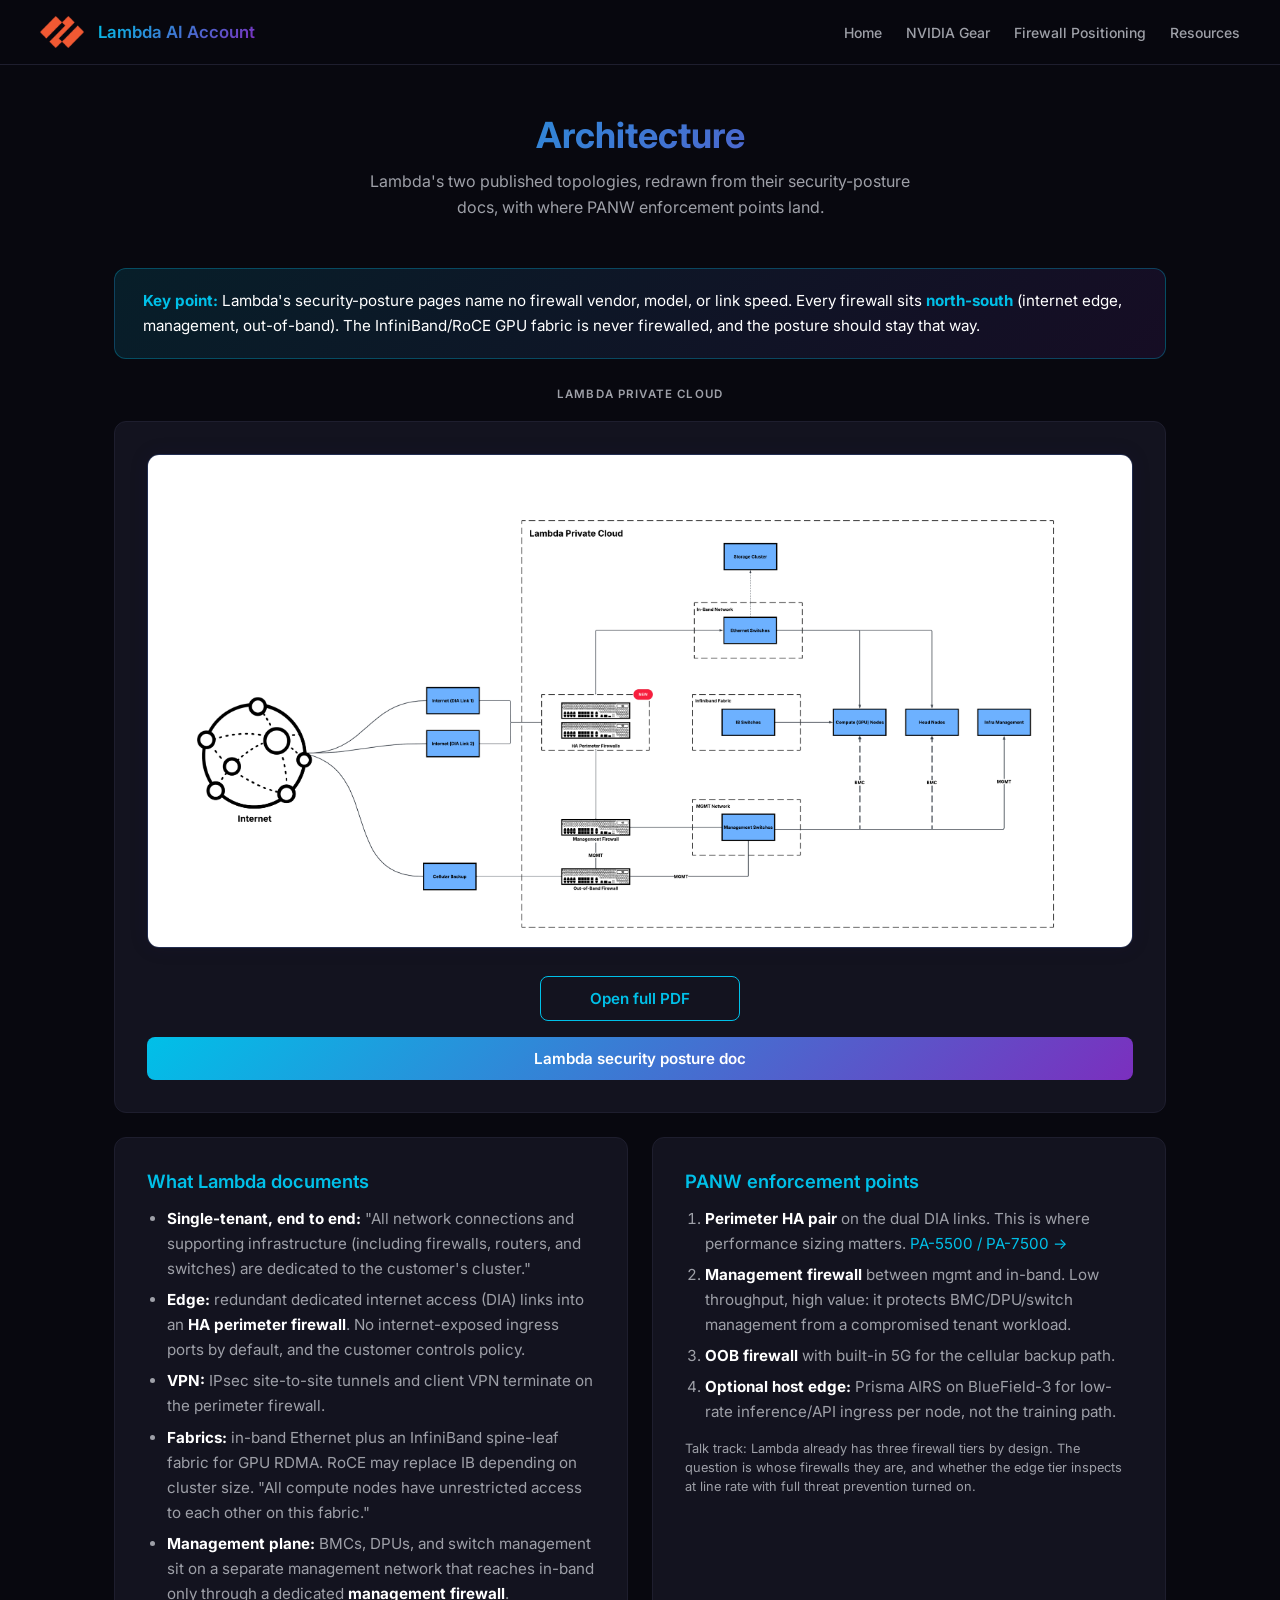
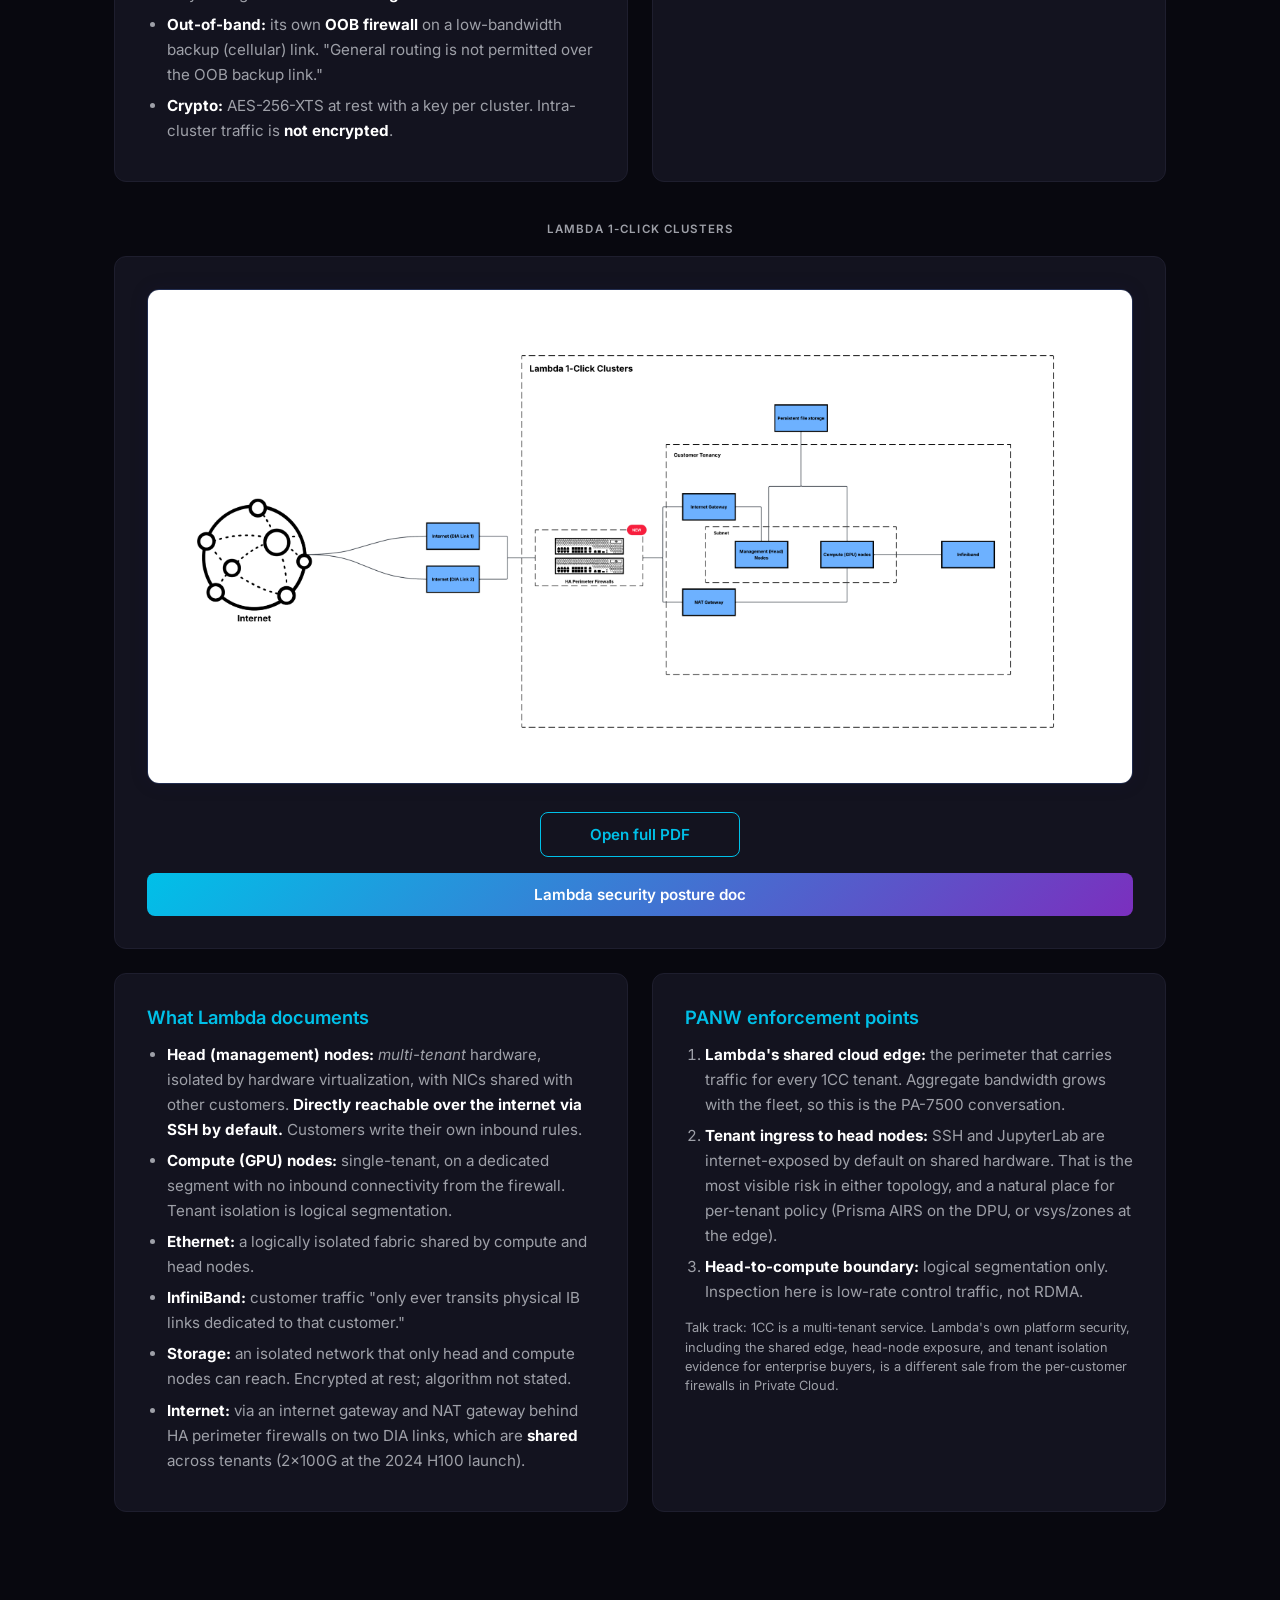
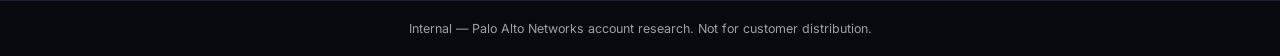
==== site/architecture.html @ 353a0f67 "Lambda AI account research site, corpus, and GitHub Pages deploy Static site (site/) styled from ai_" ====
<!DOCTYPE html>
<html lang="en">
<head>
  <meta charset="UTF-8" />
  <meta name="viewport" content="width=device-width, initial-scale=1.0" />
  <title>Lambda AI Account — Architecture</title>
  <link rel="icon" type="image/png" href="assets/images/PAN-Color.png" />
  <link rel="stylesheet" href="assets/css/styles.css?v=1" />
</head>
<body>
  <nav>
    <img src="assets/images/PAN-Color.png" alt="Palo Alto Networks" class="logo" />
    <a class="site-title" href="index.html">Lambda AI Account</a>
    <div class="nav-links">
      <a href="index.html">Home</a>
      <a href="nvidia-gear.html">NVIDIA Gear</a>
      <a href="positioning.html">Firewall Positioning</a>
      <a href="resources.html">Resources</a>
    </div>
  </nav>

  <main>
    <div class="page-header">
      <h1>Architecture</h1>
      <p>Lambda's two published topologies, redrawn from their security-posture docs, with where PANW enforcement points land.</p>
    </div>

    <div class="banner">
      <strong>Key point:</strong> Lambda's security-posture pages name no firewall vendor, model, or link speed. Every firewall sits <strong>north-south</strong> (internet edge, management, out-of-band). The InfiniBand/RoCE GPU fabric is never firewalled, and the posture should stay that way.
    </div>

    <p class="section-label">Lambda Private Cloud</p>
    <div class="stack">
      <div class="card" style="text-align:center;">
        <a href="assets/diagrams/private-cloud.pdf" target="_blank" class="graphic-link diagram-wide">
          <img src="assets/diagrams/private-cloud-1.png" alt="Lambda Private Cloud topology diagram" style="aspect-ratio:5625/2813;" />
        </a>
        <div class="cta-row" style="margin-top:0;">
          <a href="assets/diagrams/private-cloud.pdf" target="_blank" class="btn btn-outline">Open full PDF</a>
          <a href="https://docs.lambda.ai/private-cloud/security-posture/" target="_blank" rel="noopener" class="btn btn-primary">Lambda security posture doc</a>
        </div>
      </div>

      <div class="two-col">
        <div class="card">
          <h2>What Lambda documents</h2>
          <div class="prose">
            <ul>
              <li><strong>Single-tenant, end to end:</strong> "All network connections and supporting infrastructure (including firewalls, routers, and switches) are dedicated to the customer's cluster."</li>
              <li><strong>Edge:</strong> redundant dedicated internet access (DIA) links into an <strong>HA perimeter firewall</strong>. No internet-exposed ingress ports by default, and the customer controls policy.</li>
              <li><strong>VPN:</strong> IPsec site-to-site tunnels and client VPN terminate on the perimeter firewall.</li>
              <li><strong>Fabrics:</strong> in-band Ethernet plus an InfiniBand spine-leaf fabric for GPU RDMA. RoCE may replace IB depending on cluster size. "All compute nodes have unrestricted access to each other on this fabric."</li>
              <li><strong>Management plane:</strong> BMCs, DPUs, and switch management sit on a separate management network that reaches in-band only through a dedicated <strong>management firewall</strong>.</li>
              <li><strong>Out-of-band:</strong> its own <strong>OOB firewall</strong> on a low-bandwidth backup (cellular) link. "General routing is not permitted over the OOB backup link."</li>
              <li><strong>Crypto:</strong> AES-256-XTS at rest with a key per cluster. Intra-cluster traffic is <strong>not encrypted</strong>.</li>
            </ul>
          </div>
        </div>
        <div class="card">
          <h2>PANW enforcement points</h2>
          <div class="prose">
            <ol>
              <li><strong>Perimeter HA pair</strong> on the dual DIA links. This is where performance sizing matters. <a href="positioning.html">PA-5500 / PA-7500 &rarr;</a></li>
              <li><strong>Management firewall</strong> between mgmt and in-band. Low throughput, high value: it protects BMC/DPU/switch management from a compromised tenant workload.</li>
              <li><strong>OOB firewall</strong> with built-in 5G for the cellular backup path.</li>
              <li><strong>Optional host edge:</strong> Prisma AIRS on BlueField-3 for low-rate inference/API ingress per node, not the training path.</li>
            </ol>
            <p class="note">Talk track: Lambda already has three firewall tiers by design. The question is whose firewalls they are, and whether the edge tier inspects at line rate with full threat prevention turned on.</p>
          </div>
        </div>
      </div>
    </div>

    <p class="section-label">Lambda 1-Click Clusters</p>
    <div class="stack">
      <div class="card" style="text-align:center;">
        <a href="assets/diagrams/1cc.pdf" target="_blank" class="graphic-link diagram-wide">
          <img src="assets/diagrams/1cc-1.png" alt="Lambda 1-Click Clusters topology diagram" style="aspect-ratio:5625/2813;" />
        </a>
        <div class="cta-row" style="margin-top:0;">
          <a href="assets/diagrams/1cc.pdf" target="_blank" class="btn btn-outline">Open full PDF</a>
          <a href="https://docs.lambda.ai/public-cloud/1-click-clusters/security-posture/" target="_blank" rel="noopener" class="btn btn-primary">Lambda security posture doc</a>
        </div>
      </div>

      <div class="two-col">
        <div class="card">
          <h2>What Lambda documents</h2>
          <div class="prose">
            <ul>
              <li><strong>Head (management) nodes:</strong> <em>multi-tenant</em> hardware, isolated by hardware virtualization, with NICs shared with other customers. <strong>Directly reachable over the internet via SSH by default.</strong> Customers write their own inbound rules.</li>
              <li><strong>Compute (GPU) nodes:</strong> single-tenant, on a dedicated segment with no inbound connectivity from the firewall. Tenant isolation is logical segmentation.</li>
              <li><strong>Ethernet:</strong> a logically isolated fabric shared by compute and head nodes.</li>
              <li><strong>InfiniBand:</strong> customer traffic "only ever transits physical IB links dedicated to that customer."</li>
              <li><strong>Storage:</strong> an isolated network that only head and compute nodes can reach. Encrypted at rest; algorithm not stated.</li>
              <li><strong>Internet:</strong> via an internet gateway and NAT gateway behind HA perimeter firewalls on two DIA links, which are <strong>shared</strong> across tenants (2&times;100G at the 2024 H100 launch).</li>
            </ul>
          </div>
        </div>
        <div class="card">
          <h2>PANW enforcement points</h2>
          <div class="prose">
            <ol>
              <li><strong>Lambda's shared cloud edge:</strong> the perimeter that carries traffic for every 1CC tenant. Aggregate bandwidth grows with the fleet, so this is the PA-7500 conversation.</li>
              <li><strong>Tenant ingress to head nodes:</strong> SSH and JupyterLab are internet-exposed by default on shared hardware. That is the most visible risk in either topology, and a natural place for per-tenant policy (Prisma AIRS on the DPU, or vsys/zones at the edge).</li>
              <li><strong>Head-to-compute boundary:</strong> logical segmentation only. Inspection here is low-rate control traffic, not RDMA.</li>
            </ol>
            <p class="note">Talk track: 1CC is a multi-tenant service. Lambda's own platform security, including the shared edge, head-node exposure, and tenant isolation evidence for enterprise buyers, is a different sale from the per-customer firewalls in Private Cloud.</p>
          </div>
        </div>
      </div>
    </div>
  </main>

  <footer>
    Internal — Palo Alto Networks account research. Not for customer distribution.
  </footer>
</body>
</html>
---- site/assets/css/styles.css ----
@import url('https://fonts.googleapis.com/css2?family=Inter:wght@300;400;500;600;700&display=swap');

*, *::before, *::after { box-sizing: border-box; margin: 0; padding: 0; }

:root {
  --bg:        #08080F;
  --surface:   #13131F;
  --border:    #1E1E2E;
  --cyan:      #00C0E8;
  --purple:    #7B2FBE;
  --gradient:  linear-gradient(135deg, #00C0E8, #7B2FBE);
  --text:      #FFFFFF;
  --muted:     #9EA0A8;
  --radius:    12px;
  --font:      'Inter', system-ui, sans-serif;
}

html { font-size: 16px; }

body {
  background: var(--bg);
  color: var(--text);
  font-family: var(--font);
  min-height: 100vh;
  display: flex;
  flex-direction: column;
}

/* ── Nav ── */
nav {
  display: flex;
  align-items: center;
  gap: 14px;
  padding: 16px 40px;
  border-bottom: 1px solid var(--border);
  background: rgba(8,8,15,0.85);
  backdrop-filter: blur(12px);
  position: sticky;
  top: 0;
  z-index: 100;
}

nav img.logo { height: 32px; object-fit: contain; }

nav .site-title {
  font-size: 1.05rem;
  font-weight: 600;
  background: var(--gradient);
  -webkit-background-clip: text;
  -webkit-text-fill-color: transparent;
  background-clip: text;
  text-decoration: none;
}

nav .nav-links { margin-left: auto; display: flex; gap: 24px; }
nav .nav-links a {
  color: var(--muted);
  text-decoration: none;
  font-size: 0.875rem;
  font-weight: 500;
  transition: color 0.2s;
}
nav .nav-links a:hover { color: var(--cyan); }

/* ── Main ── */
main {
  flex: 1;
  width: 100%;
  max-width: 1100px;
  margin: 0 auto;
  padding: 48px 24px;
}

/* ── Page header ── */
.page-header {
  text-align: center;
  margin-bottom: 48px;
}
.page-header h1 {
  font-size: 2.25rem;
  font-weight: 700;
  background: var(--gradient);
  -webkit-background-clip: text;
  -webkit-text-fill-color: transparent;
  background-clip: text;
  margin-bottom: 12px;
}
.page-header p {
  color: var(--muted);
  font-size: 1rem;
  max-width: 560px;
  margin: 0 auto;
  line-height: 1.6;
}

/* ── Card ── */
.card {
  background: var(--surface);
  border: 1px solid var(--border);
  border-radius: var(--radius);
  padding: 32px;
}

/* ── Form ── */
.form-group { margin-bottom: 20px; }
.form-group label {
  display: block;
  font-size: 0.875rem;
  font-weight: 500;
  margin-bottom: 8px;
  color: var(--muted);
}
.form-group input {
  width: 100%;
  background: var(--bg);
  border: 1px solid var(--border);
  border-radius: 8px;
  padding: 12px 16px;
  color: var(--text);
  font-family: var(--font);
  font-size: 0.95rem;
  outline: none;
  transition: border-color 0.2s;
}
.form-group input:focus { border-color: var(--cyan); }
.form-group input::placeholder { color: #4a4a5a; }

.form-note {
  font-size: 0.8rem;
  color: var(--muted);
  margin-top: 6px;
  line-height: 1.5;
}

/* ── Buttons ── */
.btn {
  display: inline-flex;
  align-items: center;
  justify-content: center;
  gap: 8px;
  padding: 12px 28px;
  border-radius: 8px;
  font-family: var(--font);
  font-size: 0.95rem;
  font-weight: 600;
  cursor: pointer;
  text-decoration: none;
  transition: opacity 0.2s, transform 0.15s;
  border: none;
}
.btn:hover { opacity: 0.88; transform: translateY(-1px); }
.btn:active { transform: translateY(0); }

.btn-primary {
  background: var(--gradient);
  color: #fff;
  width: 100%;
}

.btn-outline {
  background: transparent;
  border: 1px solid var(--cyan);
  color: var(--cyan);
}

.btn-secondary {
  background: var(--surface);
  border: 1px solid var(--border);
  color: var(--text);
}

/* ── Section label ── */
.section-label {
  font-size: 0.72rem;
  font-weight: 600;
  text-transform: uppercase;
  letter-spacing: 0.1em;
  color: var(--muted);
  margin-bottom: 20px;
  text-align: center;
}

/* ── Menu grid ── */
.menu-grid {
  display: grid;
  grid-template-columns: repeat(auto-fit, 240px);
  gap: 24px;
  justify-content: center;
}

.menu-card {
  background: var(--surface);
  border: 1px solid var(--border);
  border-radius: var(--radius);
  padding: 36px 24px;
  text-decoration: none;
  display: flex;
  flex-direction: column;
  align-items: center;
  gap: 16px;
  transition: border-color 0.2s, transform 0.2s, box-shadow 0.2s;
  aspect-ratio: 1 / 1;
  justify-content: center;
  text-align: center;
}
.menu-card:hover {
  border-color: var(--cyan);
  transform: translateY(-4px);
  box-shadow: 0 12px 32px rgba(0,192,232,0.12);
}
.menu-card .card-icon {
  width: 52px;
  height: 52px;
  border-radius: 14px;
  background: var(--gradient);
  display: flex;
  align-items: center;
  justify-content: center;
  font-size: 1.5rem;
}
.menu-card .card-label {
  font-size: 1rem;
  font-weight: 600;
  color: var(--text);
  line-height: 1.4;
}
.menu-card .card-sub {
  font-size: 0.8rem;
  color: var(--muted);
}
.menu-card--disabled {
  opacity: 0.4;
  cursor: default;
  pointer-events: none;
}

/* ── Graphic link ── */
.graphic-link {
  display: block;
  max-width: 560px;
  margin: 0 auto 28px;
  border-radius: var(--radius);
  overflow: hidden;
  border: 1px solid rgba(63,95,172,0.35);
  box-shadow: 0px 0px 18px rgba(26,19,72,0.15);
  transition: transform 0.2s, box-shadow 0.2s;
}
.graphic-link:hover {
  transform: translateY(-2px);
  box-shadow: 0 12px 32px rgba(0,192,232,0.15);
}
.graphic-link img {
  display: block;
  width: 100%;
}

/* ── Embed container ── */
.embed-wrap {
  border-radius: var(--radius);
  overflow: hidden;
  border: 1px solid var(--border);
  background: var(--surface);
  margin-bottom: 32px;
}

/* ── Slideshow ── */
.slideshow { margin-bottom: 32px; }
.slideshow-frame {
  position: relative;
  border: 1px solid rgba(63,95,172,0.35);
  box-shadow: 0px 0px 18px rgba(26,19,72,0.15);
  border-radius: 10px;
  overflow: hidden;
  background: #000;
  aspect-ratio: 1920/1080;
}
.slideshow .slide {
  display: block;
  width: 100%;
  height: 100%;
  object-fit: contain;
  cursor: pointer;
}
.slideshow .slide[hidden] { display: none; }
.slide-nav {
  position: absolute;
  top: 50%;
  transform: translateY(-50%);
  width: 44px;
  height: 44px;
  border-radius: 50%;
  border: 1px solid var(--border);
  background: rgba(10,10,18,0.7);
  color: var(--text);
  font-size: 1.6rem;
  line-height: 1;
  cursor: pointer;
  transition: border-color 0.2s, color 0.2s;
}
.slide-nav:hover { border-color: var(--cyan); color: var(--cyan); }
.slide-prev { left: 12px; }
.slide-next { right: 12px; }
.slide-dots {
  display: flex;
  justify-content: center;
  gap: 10px;
  margin-top: 14px;
}
.slide-dots button {
  width: 10px;
  height: 10px;
  padding: 0;
  border-radius: 50%;
  border: none;
  background: var(--border);
  cursor: pointer;
}
.slide-dots button[aria-current="true"] { background: var(--cyan); }

/* ── CTA row ── */
.cta-row {
  display: flex;
  gap: 16px;
  flex-wrap: wrap;
  justify-content: center;
  margin-top: 32px;
}
.cta-row .btn { min-width: 200px; }

/* ── Banner ── */
.banner {
  background: linear-gradient(135deg, rgba(0,192,232,0.12), rgba(123,47,190,0.12));
  border: 1px solid rgba(0,192,232,0.3);
  border-radius: var(--radius);
  padding: 20px 28px;
  margin-bottom: 28px;
  font-size: 0.95rem;
  line-height: 1.6;
  color: var(--text);
}
.banner strong { color: var(--cyan); }

/* ── Scoreboard ── */
.scoreboard-table {
  width: 100%;
  border-collapse: collapse;
  font-size: 0.9rem;
}
.scoreboard-table th {
  text-align: left;
  padding: 12px 16px;
  color: var(--muted);
  font-weight: 500;
  font-size: 0.8rem;
  text-transform: uppercase;
  letter-spacing: 0.06em;
  border-bottom: 1px solid var(--border);
}
.scoreboard-table td {
  padding: 14px 16px;
  border-bottom: 1px solid var(--border);
}
.scoreboard-table tr:last-child td { border-bottom: none; }
.scoreboard-table tr:hover td { background: rgba(255,255,255,0.03); }

.rank-badge {
  display: inline-flex;
  align-items: center;
  justify-content: center;
  width: 28px;
  height: 28px;
  border-radius: 50%;
  font-weight: 700;
  font-size: 0.8rem;
}
.rank-1 { background: linear-gradient(135deg,#FFD700,#FFA500); color:#000; }
.rank-2 { background: linear-gradient(135deg,#C0C0C0,#A8A8A8); color:#000; }
.rank-3 { background: linear-gradient(135deg,#CD7F32,#A0522D); color:#fff; }
.rank-other { background: var(--border); color: var(--muted); }

.score-pill {
  display: inline-block;
  padding: 3px 10px;
  border-radius: 20px;
  background: rgba(0,192,232,0.15);
  color: var(--cyan);
  font-weight: 600;
  font-size: 0.85rem;
}

.refresh-note {
  text-align: right;
  font-size: 0.75rem;
  color: var(--muted);
  margin-top: 12px;
}

/* ── Status / error ── */
.status-center {
  display: flex;
  flex-direction: column;
  align-items: center;
  justify-content: center;
  gap: 16px;
  min-height: 220px;
  color: var(--muted);
  font-size: 0.9rem;
}

.error-page {
  display: flex;
  flex-direction: column;
  align-items: center;
  justify-content: center;
  flex: 1;
  text-align: center;
  gap: 24px;
  padding: 48px 24px;
}
.error-page h1 {
  font-size: 2rem;
  font-weight: 700;
}
.error-icon {
  font-size: 3.5rem;
}

/* ── Footer ── */
footer {
  text-align: center;
  padding: 20px;
  color: var(--muted);
  font-size: 0.78rem;
  border-top: 1px solid var(--border);
}

/* ── Responsive ── */
@media (max-width: 600px) {
  nav { padding: 14px 20px; }
  main { padding: 32px 16px; }
  .page-header h1 { font-size: 1.6rem; }
  .cta-row { flex-direction: column; align-items: stretch; }
  .cta-row .btn { min-width: unset; }
}

/* ── Lambda account site additions (not in ai_sec_by_design) ── */
.stack { display: flex; flex-direction: column; gap: 24px; margin-bottom: 40px; }
.card h2 { font-size: 1.15rem; font-weight: 600; color: var(--cyan); margin-bottom: 14px; }
.card h3 { font-size: 1rem; font-weight: 600; margin: 18px 0 8px; }
.prose { color: var(--muted); line-height: 1.65; font-size: 0.95rem; }
.prose p + p { margin-top: 12px; }
.prose ul, .prose ol { padding-left: 20px; margin-top: 8px; }
.prose li { margin-bottom: 6px; }
.prose strong { color: var(--text); }
.prose a, .scoreboard-table a, .src { color: var(--cyan); text-decoration: none; }
.prose a:hover, .scoreboard-table a:hover, .src:hover { text-decoration: underline; }
.src { font-size: 0.78rem; white-space: nowrap; }
.table-wrap { overflow-x: auto; -webkit-overflow-scrolling: touch; }
.table-wrap .scoreboard-table { min-width: 760px; }
.scoreboard-table td { vertical-align: top; line-height: 1.5; color: var(--muted); }
.scoreboard-table td:first-child { color: var(--text); font-weight: 500; }
.tag {
  display: inline-block; padding: 2px 8px; border-radius: 20px;
  font-size: 0.7rem; font-weight: 600; letter-spacing: 0.04em; text-transform: uppercase;
  white-space: nowrap; vertical-align: middle;
}
.tag-confirmed { background: rgba(0,192,232,0.15); color: var(--cyan); }
.tag-reported  { background: rgba(123,47,190,0.25); color: #C9A6F0; }
.tag-inferred  { background: var(--border); color: var(--muted); }
.two-col { display: grid; grid-template-columns: repeat(auto-fit, minmax(300px, 1fr)); gap: 24px; }
.link-grid { display: grid; grid-template-columns: repeat(auto-fill, minmax(260px, 1fr)); gap: 16px; margin-bottom: 40px; }
.link-card {
  background: var(--surface); border: 1px solid var(--border); border-radius: var(--radius);
  padding: 18px 20px; text-decoration: none; display: flex; flex-direction: column; gap: 6px;
  transition: border-color 0.2s, transform 0.2s;
}
.link-card:hover { border-color: var(--cyan); transform: translateY(-2px); }
.link-card .lc-title { color: var(--text); font-weight: 600; font-size: 0.95rem; line-height: 1.35; }
.link-card .lc-desc { color: var(--muted); font-size: 0.82rem; line-height: 1.5; }
.link-card .lc-meta { color: var(--cyan); font-size: 0.72rem; margin-top: auto; padding-top: 4px; }
.diagram-wide { max-width: 100%; }
.note { font-size: 0.8rem; color: var(--muted); margin-top: 14px; line-height: 1.5; }

@media (max-width: 860px) {
  nav { flex-wrap: wrap; }
  nav .nav-links { margin-left: 0; width: 100%; flex-wrap: wrap; gap: 8px 18px; }
}
@media (max-width: 600px) {
  .card { padding: 20px; }
  .two-col { grid-template-columns: 1fr; }
}
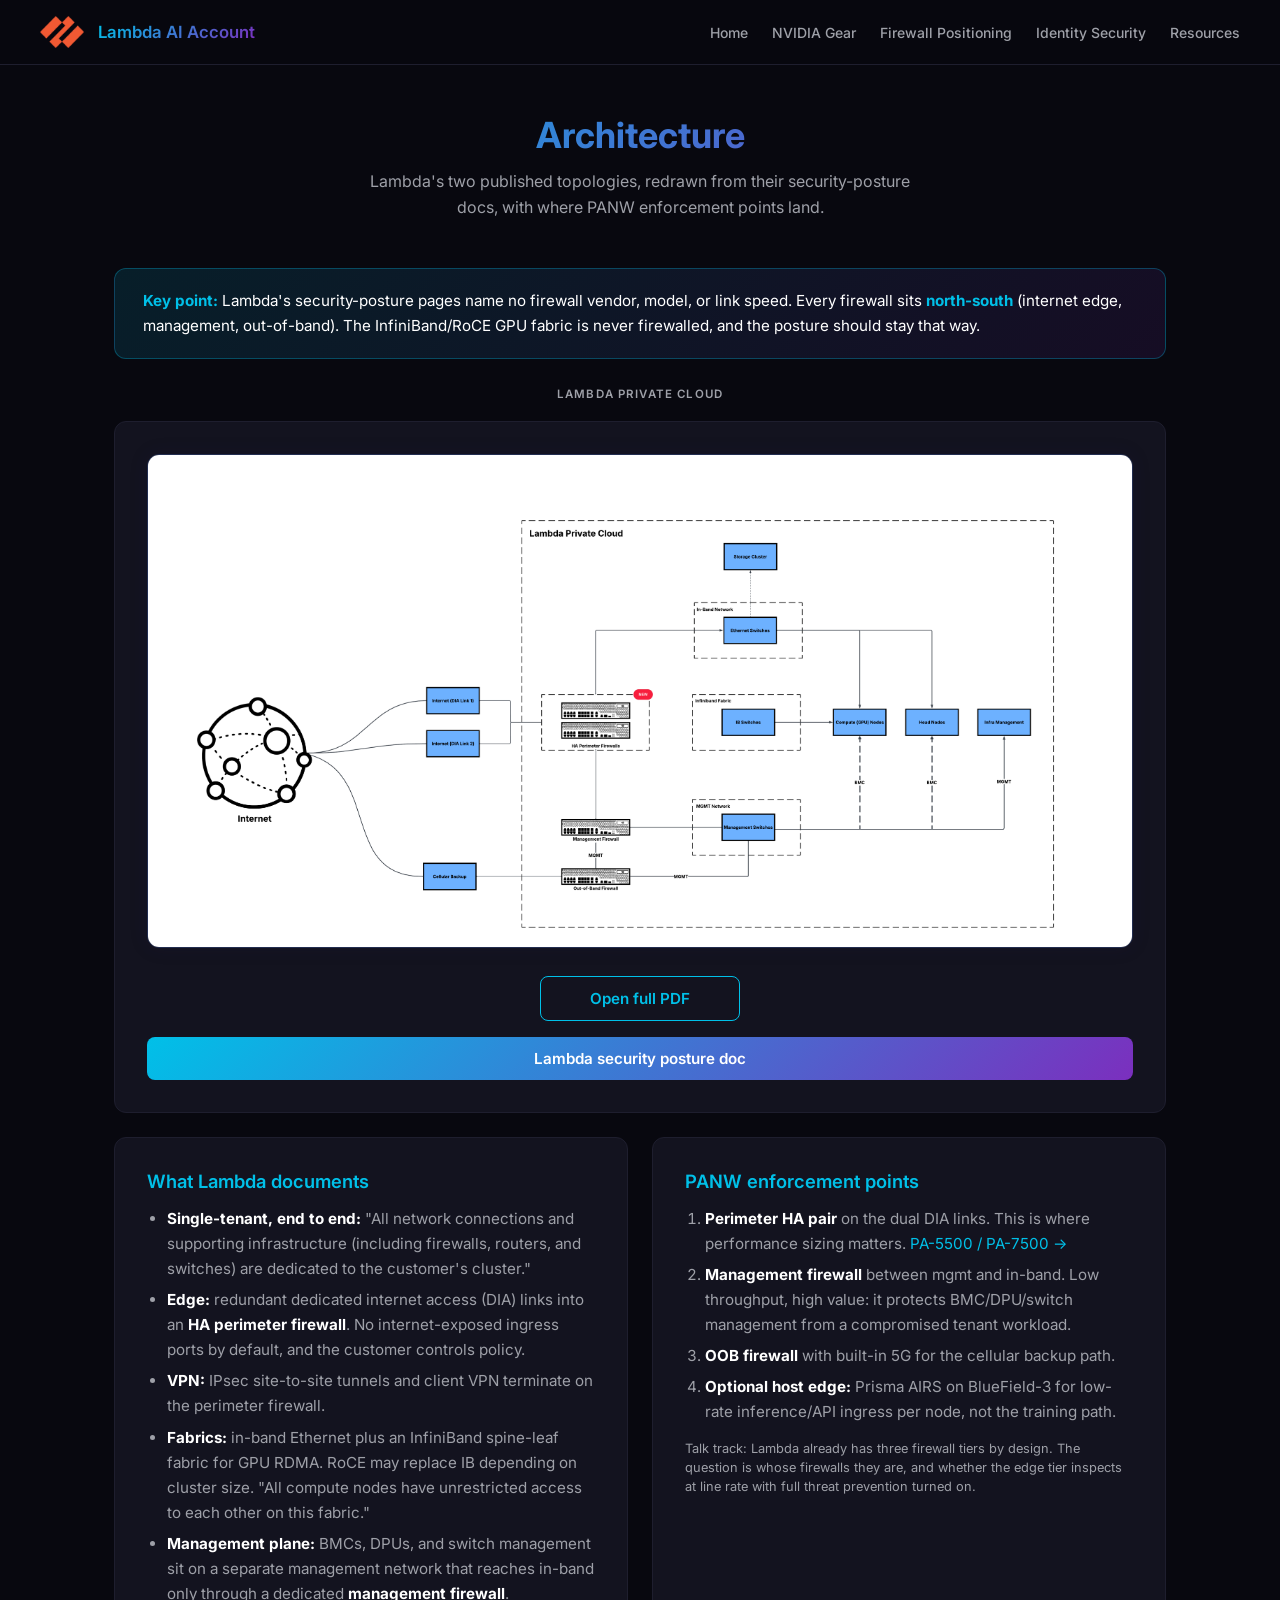
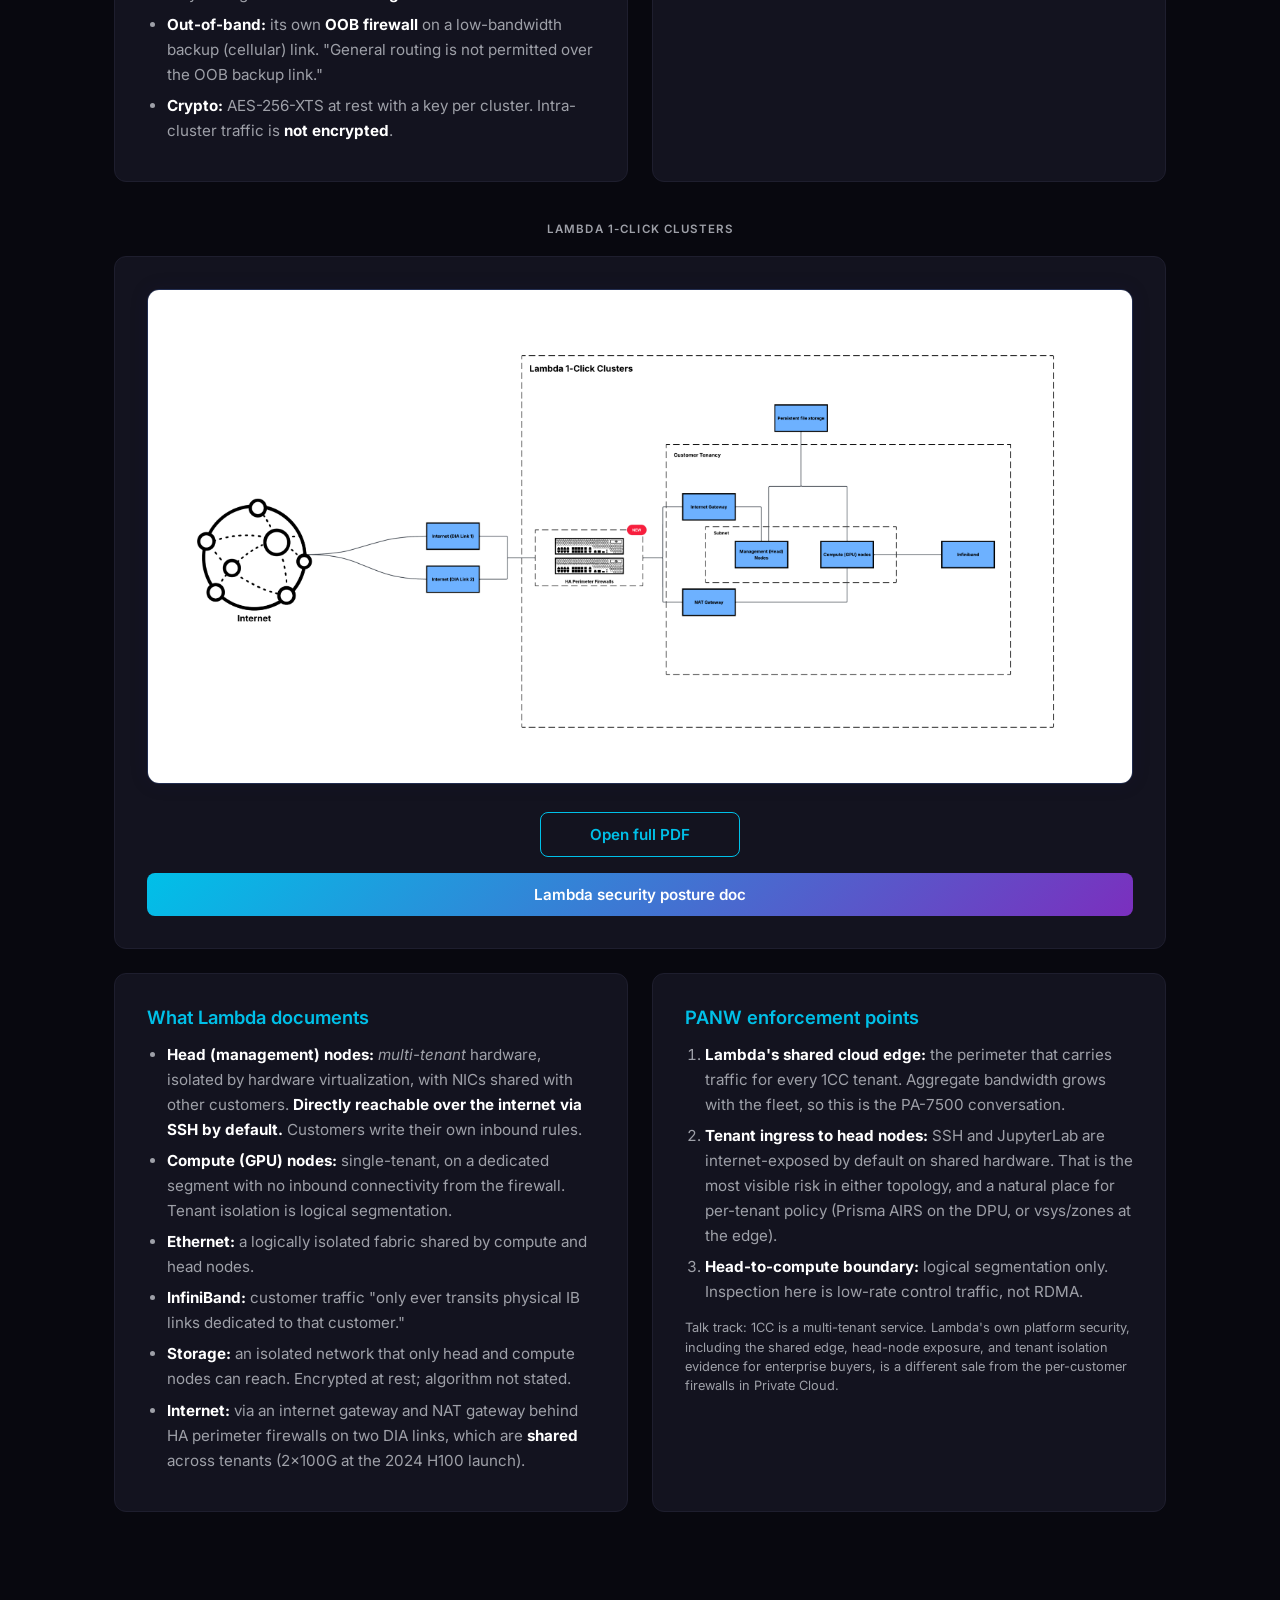
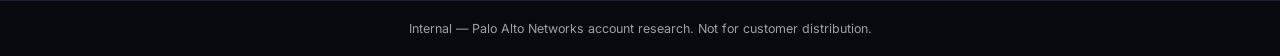
==== commit 2796ec7e: "Add Identity Security page and identity research evidence - New site/identity.html: Lambda's workfor" ====
--- a/site/architecture.html
+++ b/site/architecture.html
@@ -15,6 +15,7 @@
       <a href="index.html">Home</a>
       <a href="nvidia-gear.html">NVIDIA Gear</a>
       <a href="positioning.html">Firewall Positioning</a>
+      <a href="identity.html">Identity Security</a>
       <a href="resources.html">Resources</a>
     </div>
   </nav>
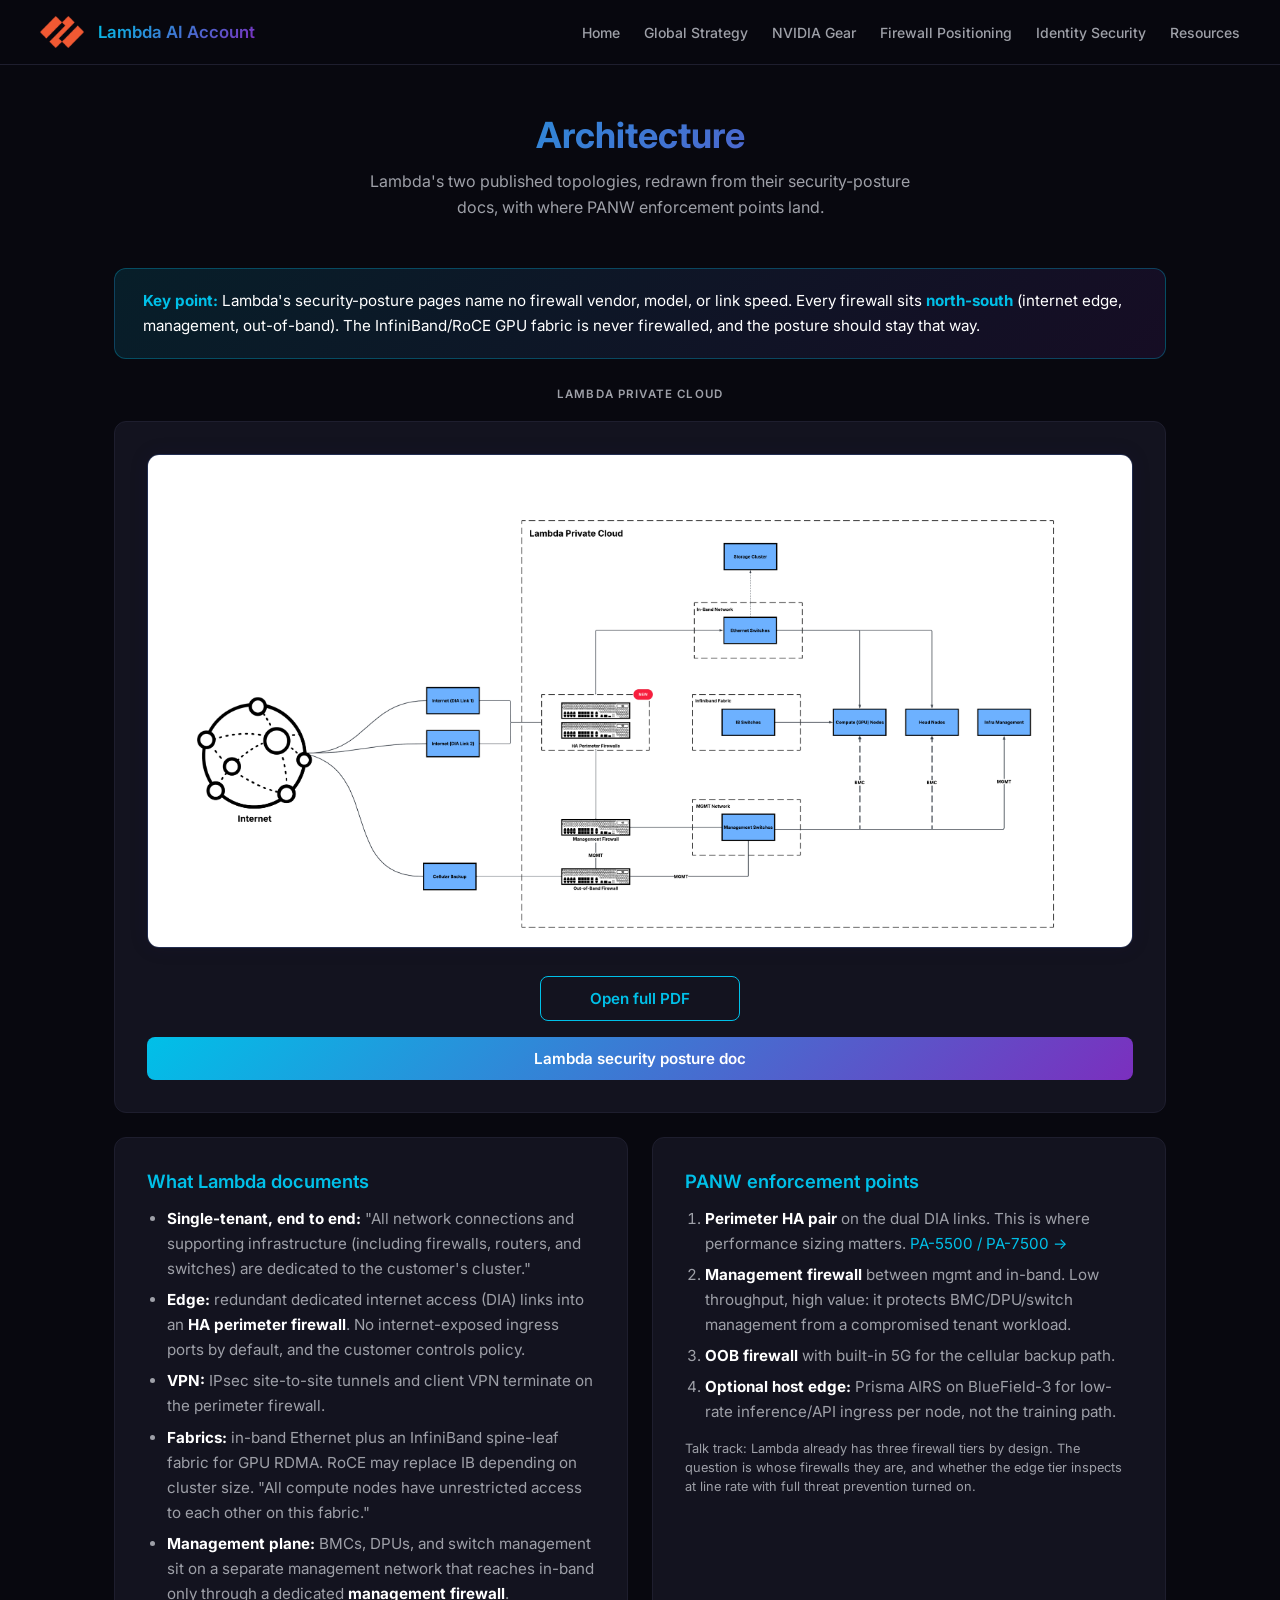
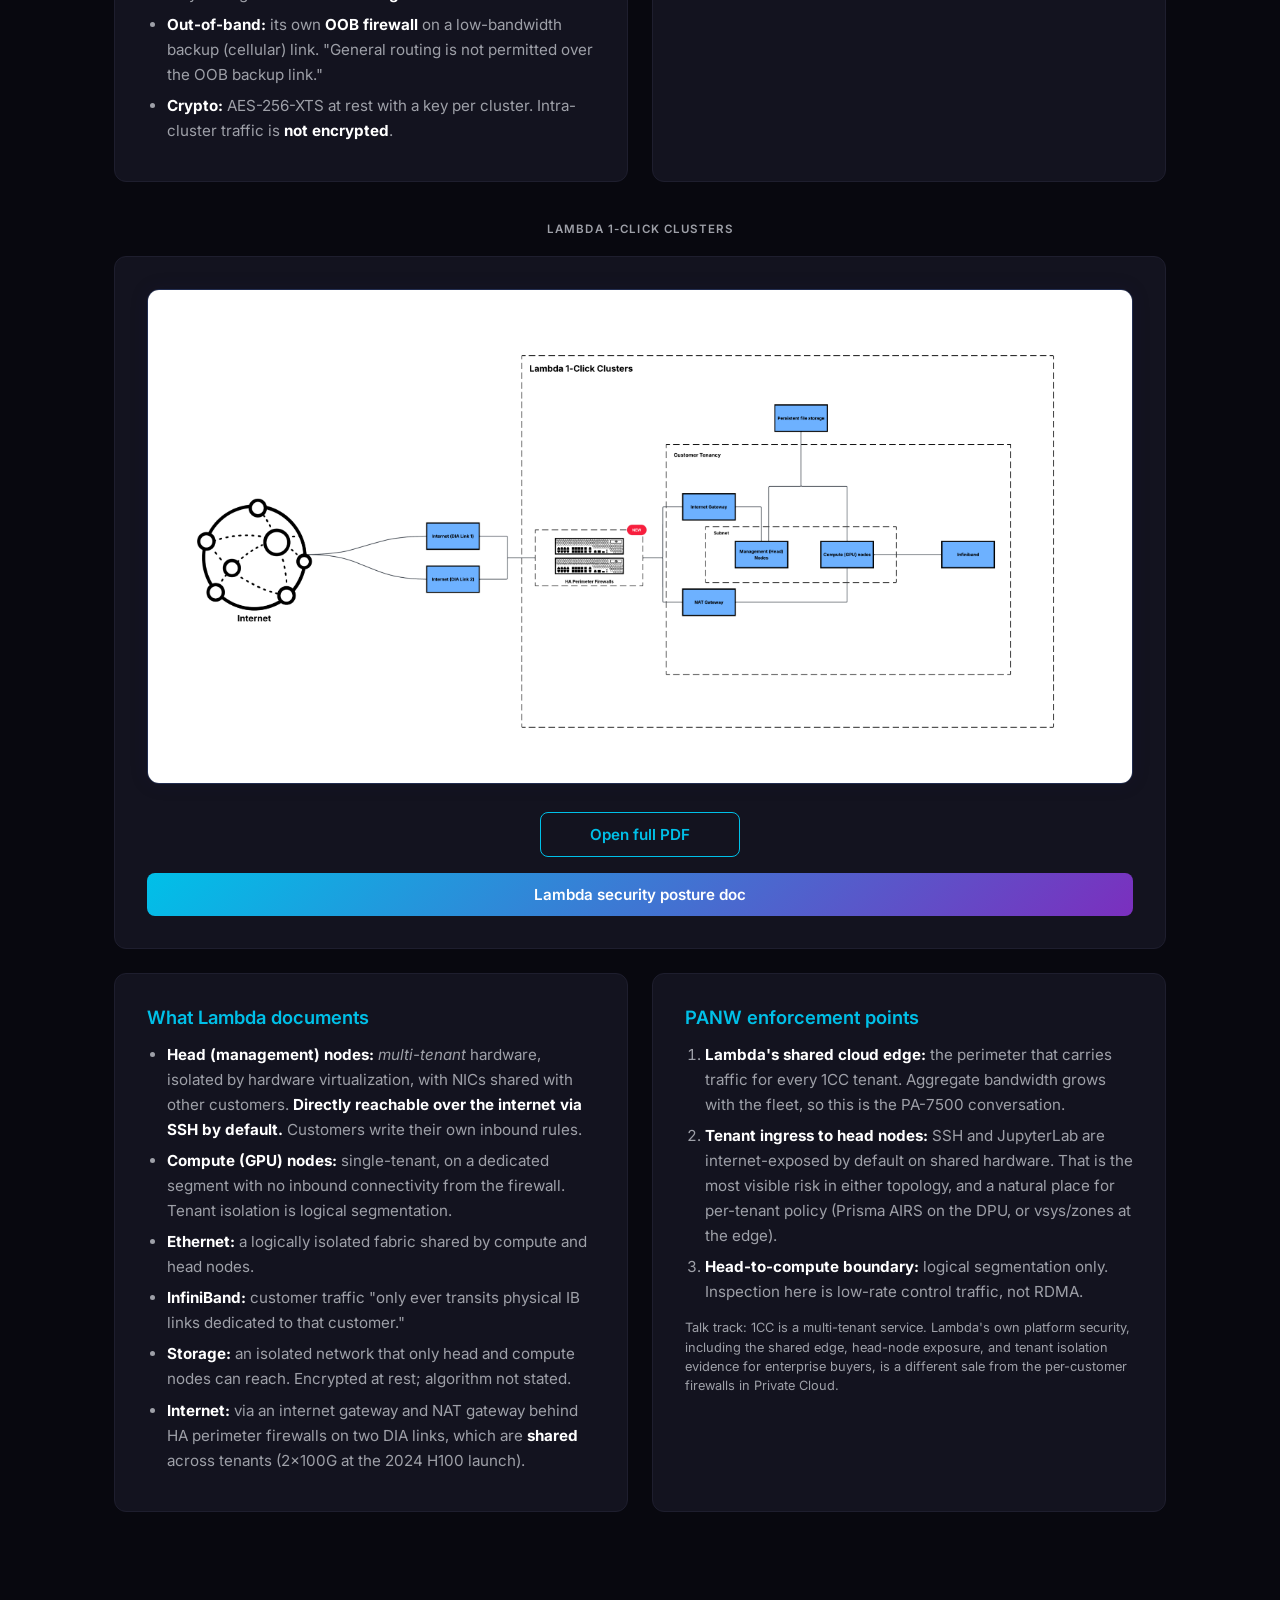
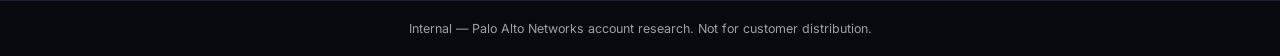
==== commit 2f632d53: "Add Global Strategy page New site/global-strategy.html modeled on the Nebius US Strategy page: non-U" ====
--- a/site/architecture.html
+++ b/site/architecture.html
@@ -5,7 +5,7 @@
   <meta name="viewport" content="width=device-width, initial-scale=1.0" />
   <title>Lambda AI Account — Architecture</title>
   <link rel="icon" type="image/png" href="assets/images/PAN-Color.png" />
-  <link rel="stylesheet" href="assets/css/styles.css?v=1" />
+  <link rel="stylesheet" href="assets/css/styles.css?v=2" />
 </head>
 <body>
   <nav>
@@ -13,6 +13,7 @@
     <a class="site-title" href="index.html">Lambda AI Account</a>
     <div class="nav-links">
       <a href="index.html">Home</a>
+      <a href="global-strategy.html">Global Strategy</a>
       <a href="nvidia-gear.html">NVIDIA Gear</a>
       <a href="positioning.html">Firewall Positioning</a>
       <a href="identity.html">Identity Security</a>
--- a/site/assets/css/styles.css
+++ b/site/assets/css/styles.css
@@ -488,4 +488,15 @@
 @media (max-width: 600px) {
   .card { padding: 20px; }
   .two-col { grid-template-columns: 1fr; }
-}
+  .timeline li { grid-template-columns: 1fr; gap: 2px; }
+}
+
+/* Global Strategy page: stat tiles and timeline (from ~/nebius) */
+.stat-row { display: grid; grid-template-columns: repeat(auto-fit, minmax(170px, 1fr)); gap: 16px; margin-bottom: 32px; }
+.stat { background: var(--surface); border: 1px solid var(--border); border-radius: var(--radius); padding: 18px 20px; }
+.stat .num { font-size: 1.9rem; font-weight: 700; color: var(--cyan); line-height: 1.1; }
+.stat .lbl { color: var(--muted); font-size: 0.82rem; margin-top: 6px; line-height: 1.4; }
+.timeline { list-style: none; padding-left: 0 !important; }
+.timeline li { display: grid; grid-template-columns: 96px 1fr; gap: 12px; padding: 8px 0; border-bottom: 1px solid var(--border); margin: 0 !important; }
+.timeline li:last-child { border-bottom: none; }
+.timeline .when { color: var(--cyan); font-weight: 600; font-size: 0.82rem; }
